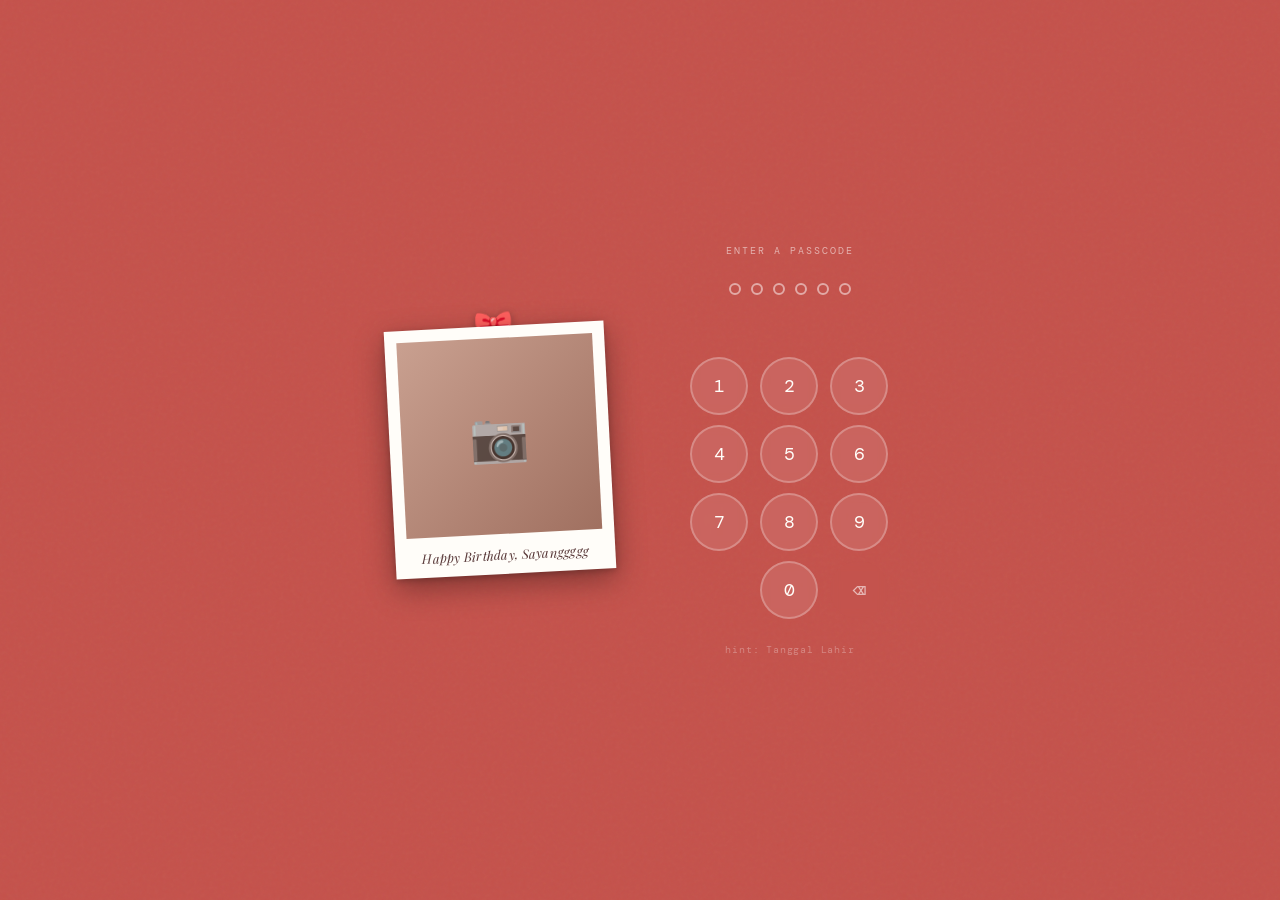
==== index.html @ 8d1ac8b9 "first commit" ====
<!DOCTYPE html>
<html lang="id">
<head>
  <meta charset="UTF-8" />
  <meta name="viewport" content="width=device-width, initial-scale=1.0" />
  <title>Birthday Surprise 🎂</title>
  <link rel="stylesheet" href="css/global.css" />
  <link rel="stylesheet" href="css/lock.css" />
</head>
<body>

<main class="lock-page">

  <!-- ======= KIRI: POLAROID ======= -->
  <div class="polaroid-wrap">
    <span class="ribbon">🎀</span>

    <div class="polaroid">
      <!--
        CARA PAKAI:
        Ganti <div class="polaroid-photo-placeholder"> dengan:
        <img class="polaroid-photo" src="assets/photos/couple.webp" alt="foto" />
      -->
      <div class="polaroid-photo-placeholder">📷</div>

      <!-- ✏️ Ganti teks caption di bawah ini -->
      <span class="polaroid-caption">Happy Birthday, Sayanggggg</span>
    </div>
  </div>

  <!-- ======= KANAN: PIN PAD ======= -->
  <div class="pin-section">

    <span class="pin-label">Enter a Passcode</span>

    <!-- 6 dot indicator -->
    <div class="pin-display" id="pinDisplay">
      <span class="pin-dot" data-index="0"></span>
      <span class="pin-dot" data-index="1"></span>
      <span class="pin-dot" data-index="2"></span>
      <span class="pin-dot" data-index="3"></span>
      <span class="pin-dot" data-index="4"></span>
      <span class="pin-dot" data-index="5"></span>
    </div>

    <!-- Error text -->
    <div class="pin-error" id="pinError">Wrong passcode. Try again.</div>

    <!-- Keypad 3x4 -->
    <div class="keypad">
      <button class="key-btn" onclick="pressKey('1')">1</button>
      <button class="key-btn" onclick="pressKey('2')">2</button>
      <button class="key-btn" onclick="pressKey('3')">3</button>
      <button class="key-btn" onclick="pressKey('4')">4</button>
      <button class="key-btn" onclick="pressKey('5')">5</button>
      <button class="key-btn" onclick="pressKey('6')">6</button>
      <button class="key-btn" onclick="pressKey('7')">7</button>
      <button class="key-btn" onclick="pressKey('8')">8</button>
      <button class="key-btn" onclick="pressKey('9')">9</button>
      <button class="key-btn empty" aria-hidden="true"></button>
      <button class="key-btn" onclick="pressKey('0')">0</button>
      <button class="key-btn delete" onclick="deleteKey()" aria-label="Delete">⌫</button>
    </div>

    <!-- ✏️ Ganti hint sesuai clue yang mau dikasih -->
    <p class="pin-hint">hint: Tanggal Lahir </p>

  </div>

</main>

<script src="js/lock.js"></script>
</body>
</html>
---- css/global.css ----
@import url('https://fonts.googleapis.com/css2?family=Playfair+Display:ital,wght@0,400;0,700;1,400&family=DM+Mono:wght@300;400&display=swap');

/* ============================================
   GLOBAL VARIABLES & RESET
   ============================================ */
:root {
  --red-dark:    #8B2A2A;
  --red-mid:     #A83232;
  --red-bg:      #C4514A;
  --pink-bg:     #D98A87;
  --pink-light:  #EDB8B5;
  --cream:       #FEF3E2;
  --gold:        #E8B84B;
  --gold-light:  #F5D07A;
  --white:       #FFFDF9;
  --dark:        #1A0A0A;
  --text-light:  #F5E6D8;

  --font-display: 'Playfair Display', Georgia, serif;
  --font-mono:    'DM Mono', 'Courier New', monospace;

  --ease-bounce: cubic-bezier(0.34, 1.56, 0.64, 1);
  --ease-smooth: cubic-bezier(0.4, 0, 0.2, 1);
}

*, *::before, *::after {
  box-sizing: border-box;
  margin: 0;
  padding: 0;
}

html, body {
  width: 100%;
  height: 100%;
  overflow: hidden;
}

body {
  font-family: var(--font-mono);
  background: var(--red-bg);
  color: var(--text-light);
  -webkit-font-smoothing: antialiased;
}

/* ============================================
   PAGE TRANSITION
   ============================================ */
body {
  animation: pageIn 0.5s var(--ease-smooth) both;
}

@keyframes pageIn {
  from { opacity: 0; transform: scale(0.98); }
  to   { opacity: 1; transform: scale(1); }
}

.fade-out {
  animation: pageOut 0.5s var(--ease-smooth) forwards !important;
}

@keyframes pageOut {
  from { opacity: 1; transform: scale(1); }
  to   { opacity: 0; transform: scale(1.02); }
}

/* ============================================
   SHAKE UTILITY
   ============================================ */
@keyframes shake {
  0%, 100% { transform: translateX(0); }
  15%       { transform: translateX(-8px); }
  30%       { transform: translateX(8px); }
  45%       { transform: translateX(-6px); }
  60%       { transform: translateX(6px); }
  75%       { transform: translateX(-3px); }
  90%       { transform: translateX(3px); }
}

.shake {
  animation: shake 0.55s var(--ease-smooth) both;
}
---- css/lock.css ----
/* ============================================
   LOCK SCREEN  —  lock.css
   ============================================ */

.lock-page {
  width: 100vw;
  height: 100vh;
  background: var(--red-bg);
  display: flex;
  align-items: center;
  justify-content: center;
  gap: 80px;
  padding: 40px;
  position: relative;
  overflow: hidden;
}

/* Subtle noise texture overlay */
.lock-page::before {
  content: '';
  position: fixed;
  inset: 0;
  background-image: url("data:image/svg+xml,%3Csvg viewBox='0 0 256 256' xmlns='http://www.w3.org/2000/svg'%3E%3Cfilter id='noise'%3E%3CfeTurbulence type='fractalNoise' baseFrequency='0.9' numOctaves='4' stitchTiles='stitch'/%3E%3C/filter%3E%3Crect width='100%25' height='100%25' filter='url(%23noise)' opacity='0.04'/%3E%3C/svg%3E");
  pointer-events: none;
  z-index: 0;
}

/* ============================================
   POLAROID PHOTO
   ============================================ */
.polaroid-wrap {
  position: relative;
  z-index: 1;
  animation: polaroidFloat 0.7s var(--ease-bounce) both;
  animation-delay: 0.1s;
}

@keyframes polaroidFloat {
  from { opacity: 0; transform: translateY(30px) rotate(-3deg); }
  to   { opacity: 1; transform: translateY(0) rotate(-3deg); }
}

.polaroid {
  background: var(--white);
  padding: 12px 12px 40px;
  box-shadow:
    0 10px 30px rgba(0,0,0,0.35),
    0 2px 6px rgba(0,0,0,0.2);
  width: 220px;
  position: relative;
}

.polaroid-photo {
  width: 100%;
  aspect-ratio: 1;
  object-fit: cover;
  display: block;
  background: #c9a090; /* placeholder kalau foto belum ada */
}

/* Placeholder saat belum ada foto */
.polaroid-photo-placeholder {
  width: 100%;
  aspect-ratio: 1;
  background: linear-gradient(135deg, #c9a090 0%, #a07060 100%);
  display: flex;
  align-items: center;
  justify-content: center;
  font-size: 48px;
  color: rgba(255,255,255,0.6);
}

.polaroid-caption {
  position: absolute;
  bottom: 0;
  left: 0;
  right: 0;
  height: 40px;
  display: flex;
  align-items: center;
  justify-content: center;
  font-family: var(--font-display);
  font-style: italic;
  font-size: 13px;
  color: #5a3a3a;
  letter-spacing: 0.02em;
}

/* Ribbon bow di atas polaroid */
.ribbon {
  position: absolute;
  top: -20px;
  left: 50%;
  transform: translateX(-50%);
  font-size: 32px;
  filter: drop-shadow(0 2px 4px rgba(0,0,0,0.3));
  animation: ribbonWiggle 3s ease-in-out infinite;
}

@keyframes ribbonWiggle {
  0%, 100% { transform: translateX(-50%) rotate(-5deg); }
  50%       { transform: translateX(-50%) rotate(5deg); }
}

/* ============================================
   PIN PAD SECTION
   ============================================ */
.pin-section {
  display: flex;
  flex-direction: column;
  align-items: center;
  gap: 20px;
  z-index: 1;
  animation: pinSectionIn 0.7s var(--ease-bounce) both;
  animation-delay: 0.25s;
}

@keyframes pinSectionIn {
  from { opacity: 0; transform: translateY(30px); }
  to   { opacity: 1; transform: translateY(0); }
}

.pin-label {
  font-family: var(--font-mono);
  font-size: 10px;
  letter-spacing: 0.2em;
  text-transform: uppercase;
  color: rgba(255,255,255,0.55);
}

/* 4 dot indicators */
.pin-display {
  display: flex;
  gap: 10px;
  align-items: center;
  justify-content: center;
  height: 24px;
}

.pin-dot {
  width: 12px;
  height: 12px;
  border-radius: 50%;
  border: 2px solid rgba(255,255,255,0.5);
  background: transparent;
  transition: all 0.2s var(--ease-bounce);
}

.pin-dot.filled {
  background: var(--white);
  border-color: var(--white);
  transform: scale(1.15);
}

.pin-dot.error {
  border-color: #ff6b6b;
  background: #ff6b6b;
}

/* Keypad grid */
.keypad {
  display: grid;
  grid-template-columns: repeat(3, 1fr);
  gap: 10px;
  width: 200px;
}

.key-btn {
  width: 58px;
  height: 58px;
  border-radius: 50%;
  border: 2px solid rgba(255,255,255,0.25);
  background: rgba(255,255,255,0.1);
  color: var(--white);
  font-family: var(--font-mono);
  font-size: 18px;
  font-weight: 400;
  cursor: pointer;
  transition:
    background  0.15s ease,
    transform   0.1s var(--ease-bounce),
    border-color 0.15s ease;
  backdrop-filter: blur(4px);
  -webkit-backdrop-filter: blur(4px);
  display: flex;
  align-items: center;
  justify-content: center;
  user-select: none;
  -webkit-tap-highlight-color: transparent;
}

.key-btn:hover {
  background: rgba(255,255,255,0.2);
  border-color: rgba(255,255,255,0.45);
}

.key-btn:active {
  transform: scale(0.9);
  background: rgba(255,255,255,0.3);
}

/* Tombol delete — lebih kecil & transparan */
.key-btn.delete {
  font-size: 22px;
  background: transparent;
  border-color: transparent;
  color: rgba(255,255,255,0.6);
}

.key-btn.delete:hover {
  color: var(--white);
  background: rgba(255,255,255,0.1);
  border-color: rgba(255,255,255,0.2);
}

/* Tombol kosong (spacer grid) */
.key-btn.empty {
  visibility: hidden;
  pointer-events: none;
}

/* ============================================
   ERROR MESSAGE
   ============================================ */
.pin-error {
  font-size: 11px;
  color: #ffaaaa;
  letter-spacing: 0.05em;
  height: 16px;
  text-align: center;
  opacity: 0;
  transition: opacity 0.2s ease;
}

.pin-error.visible {
  opacity: 1;
}

/* ============================================
   HINT (kecil di bawah)
   ============================================ */
.pin-hint {
  font-size: 10px;
  color: rgba(255,255,255,0.3);
  letter-spacing: 0.08em;
  text-align: center;
  margin-top: 4px;
}

/* ============================================
   RESPONSIVE — Mobile
   ============================================ */
@media (max-width: 600px) {
  .lock-page {
    flex-direction: column;
    gap: 40px;
    justify-content: center;
  }

  .polaroid {
    width: 180px;
  }

  @keyframes polaroidFloat {
    from { opacity: 0; transform: translateY(20px) rotate(-2deg); }
    to   { opacity: 1; transform: translateY(0) rotate(-2deg); }
  }
}
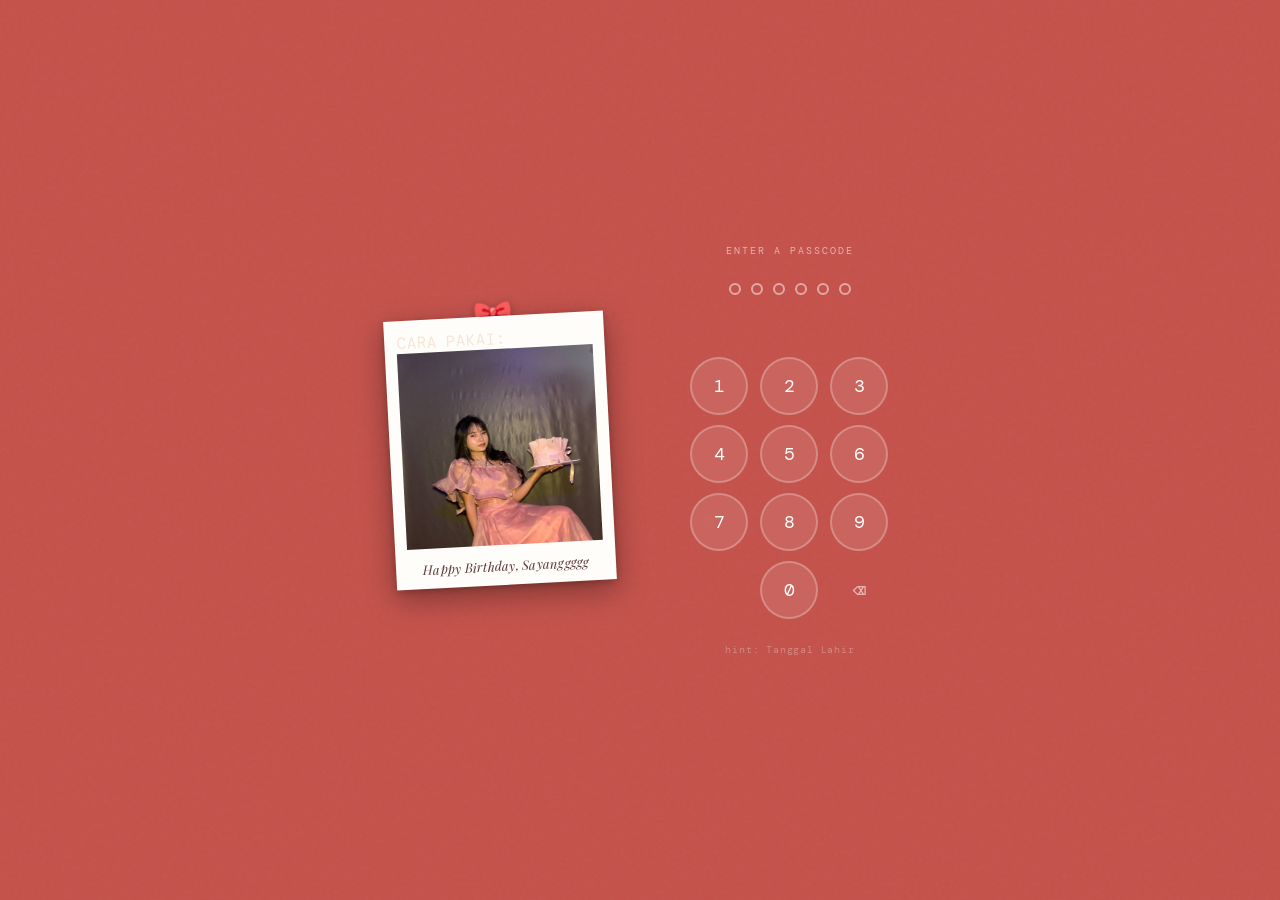
==== commit 74fe6ae2: "update all" ====
--- a/index.html
+++ b/index.html
@@ -16,12 +16,12 @@
     <span class="ribbon">🎀</span>
 
     <div class="polaroid">
-      <!--
+      
         CARA PAKAI:
-        Ganti <div class="polaroid-photo-placeholder"> dengan:
-        <img class="polaroid-photo" src="assets/photos/couple.webp" alt="foto" />
-      -->
-      <div class="polaroid-photo-placeholder">📷</div>
+        
+        <img class="polaroid-photo" src="assets/audioAssets/photos/02.jpeg" alt="foto" />
+      
+      <!-- <div class="polaroid-photo-placeholder">📷</div> -->
 
       <!-- ✏️ Ganti teks caption di bawah ini -->
       <span class="polaroid-caption">Happy Birthday, Sayanggggg</span>
